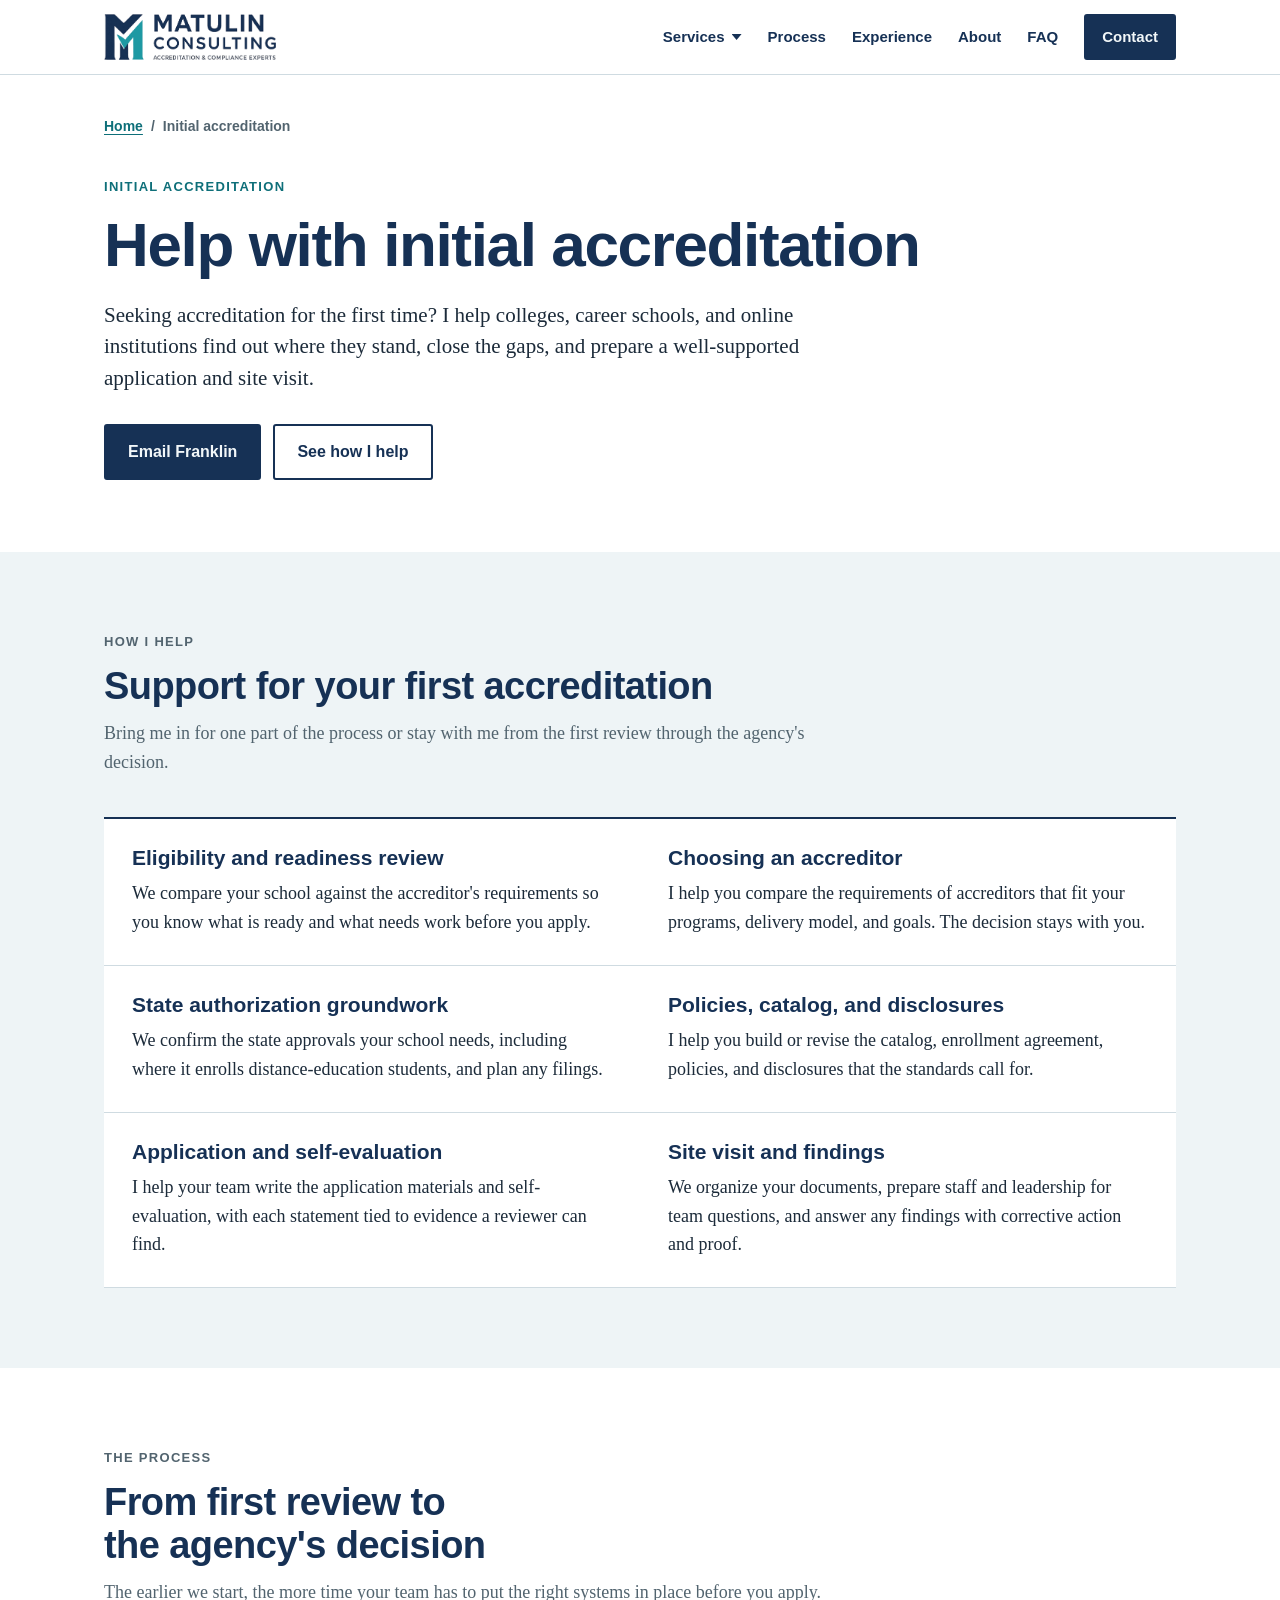
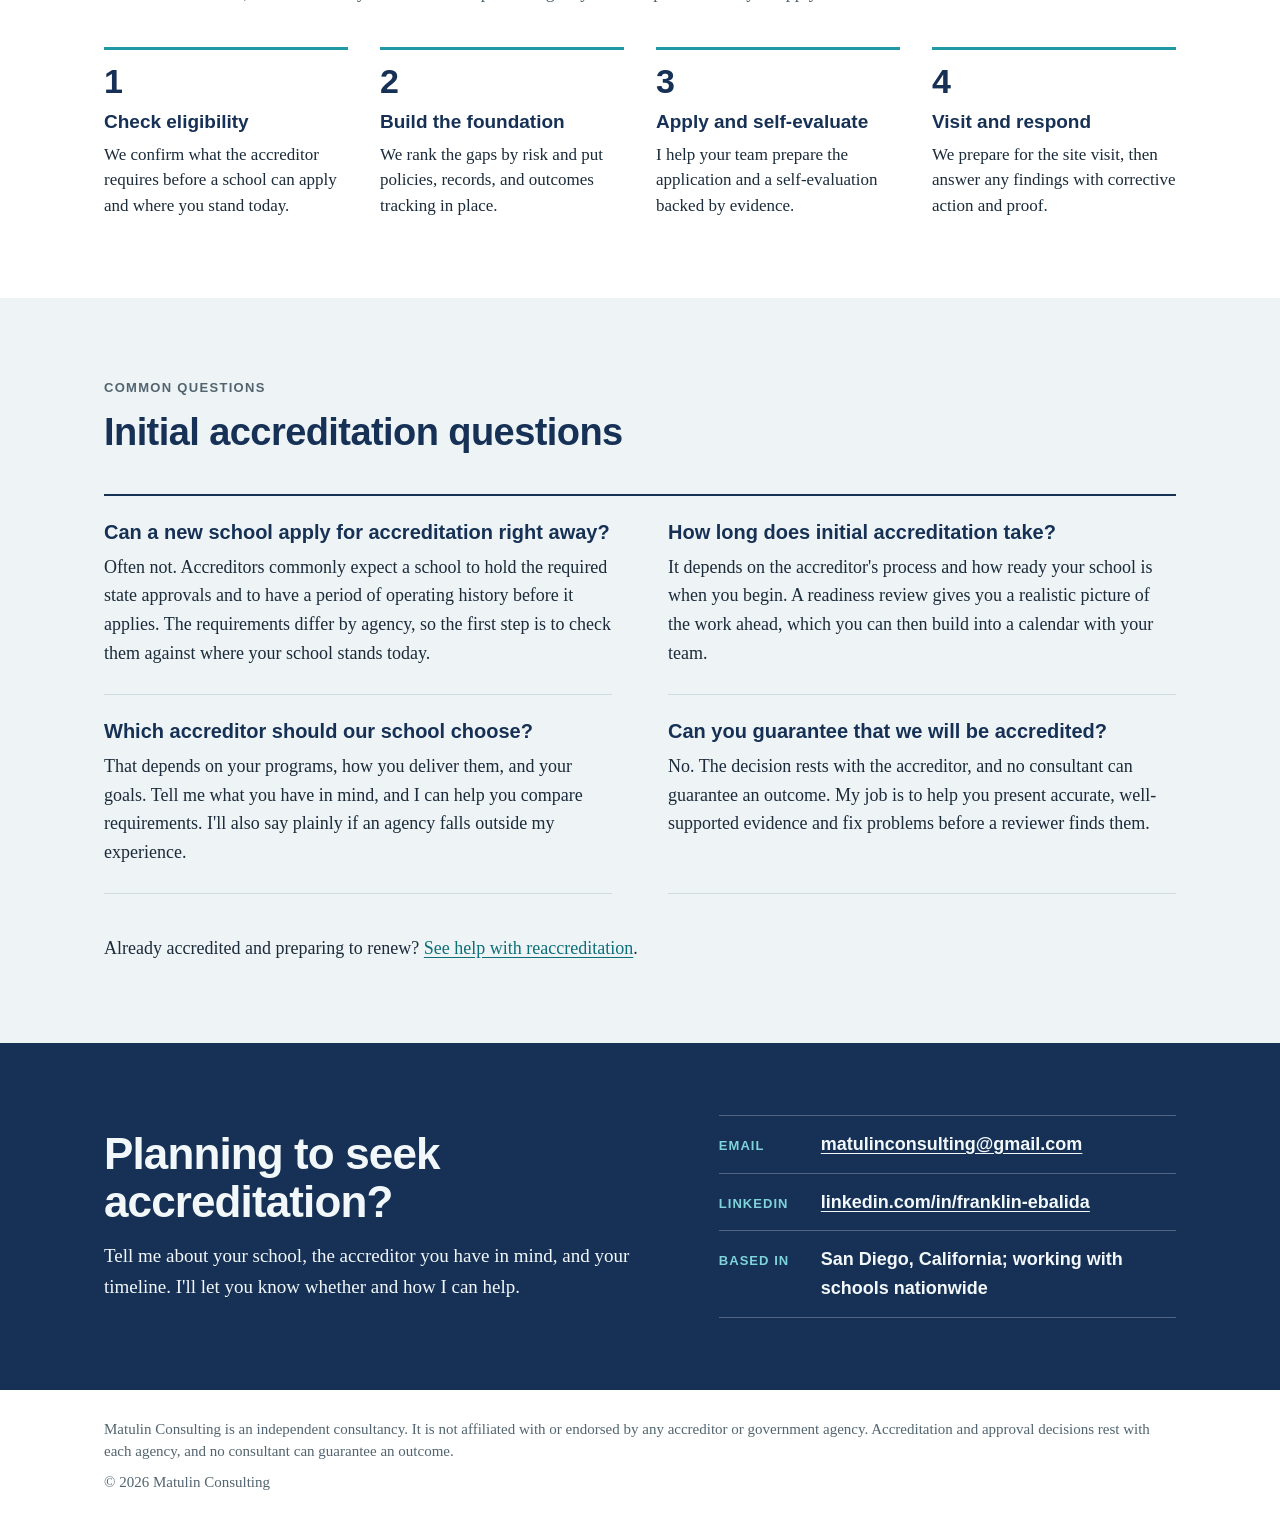
==== initial-accreditation/index.html @ c68217d9 "Add Services dropdown with initial accreditation and reaccreditation pages Co-Authored-By: Claude Op" ====
<!DOCTYPE html>
<html lang="en">
<head>
<meta charset="utf-8">
<meta http-equiv="Content-Security-Policy" content="default-src 'none'; img-src 'self'; style-src 'self' https://fonts.googleapis.com; font-src https://fonts.gstatic.com; base-uri 'none'; form-action 'none'; upgrade-insecure-requests">
<meta name="referrer" content="strict-origin-when-cross-origin">
<meta name="viewport" content="width=device-width, initial-scale=1">
<title>Initial Accreditation Consulting for Schools | Matulin Consulting</title>
<meta name="description" content="Help for colleges, career schools, and online institutions seeking accreditation for the first time, from eligibility and readiness to the application and site visit.">
<meta property="og:title" content="Initial Accreditation Consulting for Schools | Matulin Consulting">
<meta property="og:description" content="Help for colleges, career schools, and online institutions seeking accreditation for the first time, from eligibility and readiness to the application and site visit.">
<meta property="og:type" content="website">
<meta property="og:site_name" content="Matulin Consulting">
<meta property="og:locale" content="en_US">
<meta property="og:url" content="https://matulin.consulting/initial-accreditation/">
<meta property="og:image" content="https://matulin.consulting/og-image.png">
<meta property="og:image:width" content="1200">
<meta property="og:image:height" content="630">
<meta name="twitter:card" content="summary_large_image">
<meta name="theme-color" content="#163155">
<link rel="canonical" href="https://matulin.consulting/initial-accreditation/">
<script type="application/ld+json">{"@context": "https://schema.org", "@graph": [{"@type": "Service", "@id": "https://matulin.consulting/initial-accreditation/#service", "name": "Initial accreditation consulting", "url": "https://matulin.consulting/initial-accreditation/", "description": "Help for colleges, career schools, and online institutions seeking accreditation for the first time, from eligibility and readiness to the application and site visit.", "serviceType": "Initial accreditation consulting", "areaServed": {"@type": "Country", "name": "United States"}, "provider": {"@type": "ProfessionalService", "@id": "https://matulin.consulting/#business", "name": "Matulin Consulting", "url": "https://matulin.consulting/"}}, {"@type": "BreadcrumbList", "itemListElement": [{"@type": "ListItem", "position": 1, "name": "Home", "item": "https://matulin.consulting/"}, {"@type": "ListItem", "position": 2, "name": "Initial accreditation", "item": "https://matulin.consulting/initial-accreditation/"}]}, {"@type": "FAQPage", "mainEntity": [{"@type": "Question", "name": "Can a new school apply for accreditation right away?", "acceptedAnswer": {"@type": "Answer", "text": "Often not. Accreditors commonly expect a school to hold the required state approvals and to have a period of operating history before it applies. The requirements differ by agency, so the first step is to check them against where your school stands today."}}, {"@type": "Question", "name": "How long does initial accreditation take?", "acceptedAnswer": {"@type": "Answer", "text": "It depends on the accreditor's process and how ready your school is when you begin. A readiness review gives you a realistic picture of the work ahead, which you can then build into a calendar with your team."}}, {"@type": "Question", "name": "Which accreditor should our school choose?", "acceptedAnswer": {"@type": "Answer", "text": "That depends on your programs, how you deliver them, and your goals. Tell me what you have in mind, and I can help you compare requirements. I'll also say plainly if an agency falls outside my experience."}}, {"@type": "Question", "name": "Can you guarantee that we will be accredited?", "acceptedAnswer": {"@type": "Answer", "text": "No. The decision rests with the accreditor, and no consultant can guarantee an outcome. My job is to help you present accurate, well-supported evidence and fix problems before a reviewer finds them."}}]}]}</script>
<link rel="icon" type="image/png" href="/favicon.png">
<link rel="preconnect" href="https://fonts.googleapis.com">
<link rel="preconnect" href="https://fonts.gstatic.com" crossorigin>
<link rel="stylesheet" href="https://fonts.googleapis.com/css2?family=Libre+Franklin:wght@500;600;700;800&family=Source+Serif+4:opsz,wght@8..60,400;8..60,600&display=swap">
<link rel="stylesheet" href="/styles.css">
</head>
<body>

<header class="site-header">
  <div class="wrap">
    <a href="/" aria-label="Matulin Consulting home"><img src="/logo.png" width="457" height="122" alt="Matulin Consulting: Accreditation &amp; Compliance Experts"></a>
    <nav class="site-nav" aria-label="Main">
      <button class="nav-trigger" type="button" popovertarget="services-menu">Services</button>
      <div class="nav-menu" id="services-menu" popover>
        <a href="/initial-accreditation/"><strong>Help with initial accreditation</strong><small>Seeking accreditation for the first time</small></a>
        <a href="/reaccreditation/"><strong>Help with reaccreditation</strong><small>Renewing the accreditation you hold</small></a>
        <a class="nav-all" href="/#services">See all services</a>
      </div>
      <a href="/#process">Process</a>
      <a href="/#experience">Experience</a>
      <a href="/#about">About</a>
      <a href="/#faq">FAQ</a>
      <a class="btn" href="#contact">Contact</a>
    </nav>
  </div>
</header>

<main id="top">

<section class="page-hero">
  <div class="wrap">
    <nav class="crumbs" aria-label="Breadcrumb">
      <ol>
        <li><a href="/">Home</a></li>
        <li><span aria-current="page">Initial accreditation</span></li>
      </ol>
    </nav>
    <p class="label">Initial accreditation</p>
    <h1>Help with initial accreditation</h1>
    <p class="lede">Seeking accreditation for the first time? I help colleges, career schools, and online institutions find out where they stand, close the gaps, and prepare a well-supported application and site visit.</p>
    <div class="cta">
      <a class="btn" href="mailto:matulinconsulting@gmail.com?subject=Accreditation%20support%20inquiry">Email Franklin</a>
      <a class="btn ghost" href="#how-i-help">See how I help</a>
    </div>
  </div>
</section>

<section class="section tint" id="how-i-help">
  <div class="wrap">
    <div class="section-head">
      <p class="label">How I help</p>
      <h2>Support for your first accreditation</h2>
      <p>Bring me in for one part of the process or stay with me from the first review through the agency's decision.</p>
    </div>
    <div class="services">
      <article class="service">
        <h3>Eligibility and readiness review</h3>
        <p>We compare your school against the accreditor's requirements so you know what is ready and what needs work before you apply.</p>
      </article>
      <article class="service">
        <h3>Choosing an accreditor</h3>
        <p>I help you compare the requirements of accreditors that fit your programs, delivery model, and goals. The decision stays with you.</p>
      </article>
      <article class="service">
        <h3>State authorization groundwork</h3>
        <p>We confirm the state approvals your school needs, including where it enrolls distance-education students, and plan any filings.</p>
      </article>
      <article class="service">
        <h3>Policies, catalog, and disclosures</h3>
        <p>I help you build or revise the catalog, enrollment agreement, policies, and disclosures that the standards call for.</p>
      </article>
      <article class="service">
        <h3>Application and self-evaluation</h3>
        <p>I help your team write the application materials and self-evaluation, with each statement tied to evidence a reviewer can find.</p>
      </article>
      <article class="service">
        <h3>Site visit and findings</h3>
        <p>We organize your documents, prepare staff and leadership for team questions, and answer any findings with corrective action and proof.</p>
      </article>
    </div>
  </div>
</section>

<section class="section">
  <div class="wrap">
    <div class="section-head">
      <p class="label">The process</p>
      <h2>From first review to the agency's decision</h2>
      <p>The earlier we start, the more time your team has to put the right systems in place before you apply.</p>
    </div>
    <ol class="steps">
      <li>
        <h3>Check eligibility</h3>
        <p>We confirm what the accreditor requires before a school can apply and where you stand today.</p>
      </li>
      <li>
        <h3>Build the foundation</h3>
        <p>We rank the gaps by risk and put policies, records, and outcomes tracking in place.</p>
      </li>
      <li>
        <h3>Apply and self-evaluate</h3>
        <p>I help your team prepare the application and a self-evaluation backed by evidence.</p>
      </li>
      <li>
        <h3>Visit and respond</h3>
        <p>We prepare for the site visit, then answer any findings with corrective action and proof.</p>
      </li>
    </ol>
  </div>
</section>

<section class="section tint">
  <div class="wrap">
    <div class="section-head">
      <p class="label">Common questions</p>
      <h2>Initial accreditation questions</h2>
    </div>
    <div class="faq">
      <div class="faq-item">
        <h3>Can a new school apply for accreditation right away?</h3>
        <p>Often not. Accreditors commonly expect a school to hold the required state approvals and to have a period of operating history before it applies. The requirements differ by agency, so the first step is to check them against where your school stands today.</p>
      </div>
      <div class="faq-item">
        <h3>How long does initial accreditation take?</h3>
        <p>It depends on the accreditor's process and how ready your school is when you begin. A readiness review gives you a realistic picture of the work ahead, which you can then build into a calendar with your team.</p>
      </div>
      <div class="faq-item">
        <h3>Which accreditor should our school choose?</h3>
        <p>That depends on your programs, how you deliver them, and your goals. Tell me what you have in mind, and I can help you compare requirements. I'll also say plainly if an agency falls outside my experience.</p>
      </div>
      <div class="faq-item">
        <h3>Can you guarantee that we will be accredited?</h3>
        <p>No. The decision rests with the accreditor, and no consultant can guarantee an outcome. My job is to help you present accurate, well-supported evidence and fix problems before a reviewer finds them.</p>
      </div>
    </div>
    <p class="related">Already accredited and preparing to renew? <a href="/reaccreditation/">See help with reaccreditation</a>.</p>
  </div>
</section>

<section class="contact" id="contact">
  <div class="wrap">
    <div>
      <h2>Planning to seek accreditation?</h2>
      <p>Tell me about your school, the accreditor you have in mind, and your timeline. I'll let you know whether and how I can help.</p>
    </div>
    <ul class="channels">
      <li><span>Email</span><a href="mailto:matulinconsulting@gmail.com?subject=Accreditation%20support%20inquiry">matulinconsulting@gmail.com</a></li>
      <li><span>LinkedIn</span><a href="https://www.linkedin.com/in/franklin-ebalida" rel="noopener noreferrer">linkedin.com/in/franklin-ebalida</a></li>
      <li><span>Based in</span><span class="plain">San Diego, California; working with schools nationwide</span></li>
    </ul>
  </div>
</section>

</main>

<footer>
  <div class="wrap">
    <p>Matulin Consulting is an independent consultancy. It is not affiliated with or endorsed by any accreditor or government agency. Accreditation and approval decisions rest with each agency, and no consultant can guarantee an outcome.</p>
    <p>&copy; 2026 Matulin Consulting</p>
  </div>
</footer>

</body>
</html>
---- styles.css ----
/* Layout: an experience panel beside the hero claim, then ruled document-style rows instead of cards. The logo's teal check is the only ornament. */
:root {
  --paper: #FFFFFF;
  --tint: #EEF4F6;
  --ink: #1C2B3A;
  --muted: #52646F;
  --navy: #163155;
  --teal: #1F9AA5;
  --teal-ink: #0E6F79;
  --line: #CFDBE1;
  --on-navy: #F2F7F9;
  --on-navy-muted: #B5C7D6;
  --display: "Libre Franklin", "Franklin Gothic Medium", "Arial Narrow", Arial, sans-serif;
  --body: "Source Serif 4", Georgia, "Times New Roman", serif;
  color-scheme: light;
}

* { box-sizing: border-box; }
html { scroll-behavior: smooth; scroll-padding-top: 88px; }
body { margin: 0; background: var(--paper); color: var(--ink); font-family: var(--body); font-size: 18px; line-height: 1.6; }
h1, h2, h3 { font-family: var(--display); color: var(--navy); margin: 0; text-wrap: balance; }
p, ul, ol, dl, dd { margin: 0; padding: 0; }
ul, ol { list-style: none; }
img { max-width: 100%; display: block; }
a { color: var(--teal-ink); text-underline-offset: 3px; }
:focus-visible { outline: 3px solid var(--teal); outline-offset: 3px; }

.wrap { max-width: 1120px; margin: 0 auto; padding-inline: 24px; }
.section { padding-block: 80px; }
.section.tint { background: var(--tint); }
.label { font-family: var(--display); font-size: 13px; font-weight: 700; letter-spacing: .1em; text-transform: uppercase; color: var(--teal-ink); }
.section-head { display: grid; gap: 12px; margin-bottom: 40px; max-width: 720px; }
.section-head h2 { font-size: clamp(28px, 3.6vw, 38px); font-weight: 800; line-height: 1.12; letter-spacing: -.015em; }
.section-head p { color: var(--muted); }

/* Header */
.site-header { position: sticky; top: 0; z-index: 5; background: var(--paper); border-bottom: 1px solid var(--line); }
.site-header .wrap { display: flex; align-items: center; justify-content: space-between; gap: 24px; padding-block: 14px; }
.site-header img { height: 46px; width: auto; }
.site-nav { display: flex; align-items: center; gap: 26px; font-family: var(--display); font-size: 15px; font-weight: 600; }
.site-nav a { color: var(--navy); text-decoration: none; }
.site-nav a:hover { color: var(--teal-ink); }
.site-nav a.btn { color: var(--on-navy); }
.site-nav a.btn:hover { color: var(--on-navy); }

.btn { display: inline-block; font-family: var(--display); font-weight: 700; font-size: 16px; text-decoration: none; padding: 13px 22px; border-radius: 3px; background: var(--navy); color: var(--on-navy); border: 2px solid var(--navy); transition: background-color .15s, border-color .15s; }
.btn:hover { background: #0F2340; border-color: #0F2340; }
.btn.ghost { background: transparent; color: var(--navy); }
.btn.ghost:hover { background: var(--tint); border-color: var(--navy); }
.site-nav .btn { padding: 9px 16px; font-size: 15px; }

/* Services dropdown: uses the browser's built-in popover, so no JavaScript is needed */
.nav-trigger { display: inline-flex; align-items: center; gap: 7px; padding: 0; border: 0; background: none; color: var(--navy); font: inherit; cursor: pointer; }
.nav-trigger:hover { color: var(--teal-ink); }
.nav-trigger::after { content: ""; width: 10px; height: 6px; background: currentColor; clip-path: polygon(0 0, 100% 0, 50% 100%); }
.nav-menu { position: fixed; inset: 75px max(24px, calc((100vw - 1120px) / 2 + 24px)) auto auto; width: 340px; margin: 0; padding: 8px; background: var(--paper); color: var(--ink); border: 1px solid var(--line); border-top: 3px solid var(--teal); border-radius: 3px; box-shadow: 0 12px 28px rgba(22, 49, 85, .18); }
.site-nav .nav-menu a { display: block; padding: 11px 12px; border-radius: 3px; }
.site-nav .nav-menu a:hover { background: var(--tint); color: var(--navy); }
.nav-menu strong { display: block; font-weight: 700; font-size: 16px; line-height: 1.3; }
.nav-menu small { display: block; margin-top: 2px; font-family: var(--body); font-size: 15px; font-weight: 400; line-height: 1.35; color: var(--muted); }
.site-nav .nav-menu .nav-all { margin-top: 6px; padding-top: 12px; border-top: 1px solid var(--line); border-radius: 0; font-size: 15px; color: var(--teal-ink); }
@supports (anchor-name: --a) {
  .nav-trigger { anchor-name: --services; }
  @media (min-width: 621px) {
    .nav-menu { position-anchor: --services; inset: anchor(bottom) auto auto anchor(left); margin-top: 26px; }
  }
}

/* Service detail pages */
.service-links { display: flex; flex-wrap: wrap; gap: 8px 22px; margin-top: 14px; font-family: var(--display); font-size: 16px; font-weight: 700; }
.page-hero { padding-block: 40px 72px; }
.crumbs { font-family: var(--display); font-size: 14px; font-weight: 600; color: var(--muted); margin-bottom: 40px; }
.crumbs ol { display: flex; flex-wrap: wrap; gap: 8px; }
.crumbs li + li::before { content: "/"; margin-right: 8px; }
.page-hero h1 { font-size: clamp(38px, 5.2vw, 62px); font-weight: 800; line-height: 1.06; letter-spacing: -.022em; margin-top: 14px; max-width: 15em; }
.page-hero .lede { font-size: 21px; line-height: 1.5; margin-top: 22px; max-width: 36em; }
.page-hero .cta { display: flex; flex-wrap: wrap; gap: 12px; margin-top: 30px; }
.related { margin-top: 40px; font-size: 18px; }

/* Hero */
.hero { padding-block: 72px 80px; }
.hero .wrap { display: grid; grid-template-columns: minmax(0, 1.15fr) minmax(0, .85fr); gap: 64px; align-items: center; }
.hero h1 { font-size: clamp(42px, 6vw, 76px); font-weight: 800; line-height: 1.04; letter-spacing: -.025em; margin-top: 16px; }
.hero .lede { font-size: 21px; line-height: 1.5; margin-top: 24px; max-width: 34em; }
.hero .cta { display: flex; flex-wrap: wrap; gap: 12px; margin-top: 32px; }

.record { background: var(--navy); color: var(--on-navy); padding: 30px 32px 26px; border-radius: 3px; }
.record .years { font-family: var(--display); font-weight: 800; font-size: 46px; line-height: 1.05; letter-spacing: -.02em; }
.record .years-note { font-size: 18px; line-height: 1.45; margin-top: 10px; }
.record .checks { margin-top: 22px; padding-top: 20px; border-top: 1px solid rgba(255,255,255,.2); }
.record .checks li::before { background: #7FD3DB; }

/* Services */
.services { display: grid; grid-template-columns: repeat(2, minmax(0, 1fr)); background: var(--paper); border-top: 2px solid var(--navy); }
.service { padding: 26px 28px 28px; border-bottom: 1px solid var(--line); }
.service h3 { font-size: 21px; font-weight: 700; line-height: 1.25; }
.service p { margin-top: 8px; }
.service.lead { grid-column: 1 / -1; display: grid; grid-template-columns: minmax(0, 1fr) minmax(0, 1fr); column-gap: 56px; background: var(--tint); padding: 30px 28px; margin-inline: 0; }
.service.lead h3 { font-size: 27px; font-weight: 800; }
.service.lead p:first-of-type { margin-top: 10px; }
.checks { display: grid; gap: 8px; }
.checks li { position: relative; padding-left: 28px; line-height: 1.4; }
.checks li::before { content: ""; position: absolute; left: 0; top: .32em; width: 17px; height: 13px; background: var(--teal); clip-path: polygon(0 28%, 42% 62%, 100% 0, 100% 34%, 42% 100%, 0 62%); }

/* Steps */
.steps { display: grid; grid-template-columns: repeat(4, minmax(0, 1fr)); gap: 32px; counter-reset: step; }
.steps li { counter-increment: step; border-top: 3px solid var(--teal); padding-top: 14px; }
.steps li::before { content: counter(step); display: block; font-family: var(--display); font-weight: 800; font-size: 34px; color: var(--navy); line-height: 1; margin-bottom: 12px; }
.steps h3 { font-size: 19px; font-weight: 700; line-height: 1.25; }
.steps p { font-size: 17px; margin-top: 8px; line-height: 1.5; }

/* Agency ledger */
.ledger-wrap { overflow-x: auto; }
.ledger { width: 100%; border-collapse: collapse; border-top: 2px solid var(--navy); }
.ledger th, .ledger td { text-align: left; vertical-align: top; padding: 18px 24px 18px 0; border-bottom: 1px solid var(--line); }
.ledger th { width: 27%; font-family: var(--display); font-weight: 700; font-size: 17px; line-height: 1.3; color: var(--navy); }
.ledger td { padding-right: 0; line-height: 1.5; }

/* About */
.about { display: grid; grid-template-columns: minmax(0, 1.25fr) minmax(0, .75fr); gap: 64px; }
.about .bio { display: grid; gap: 18px; max-width: 40em; margin-top: 24px; }
.about h2 { font-size: clamp(28px, 3.6vw, 38px); font-weight: 800; line-height: 1.12; letter-spacing: -.015em; margin-top: 12px; }
.about .role { font-family: var(--display); font-weight: 600; font-size: 16px; color: var(--muted); margin-top: 6px; }
.facts { display: grid; gap: 20px; align-content: start; border-top: 2px solid var(--navy); padding-top: 18px; }
.facts h3 { font-size: 13px; font-weight: 700; letter-spacing: .1em; text-transform: uppercase; color: var(--teal-ink); }
.facts p { font-size: 16.5px; line-height: 1.45; margin-top: 4px; }

.faq { display: grid; grid-template-columns: repeat(2, minmax(0, 1fr)); column-gap: 56px; border-top: 2px solid var(--navy); }
.faq-item { padding-block: 24px 26px; border-bottom: 1px solid var(--line); }
.faq-item h3 { font-size: 20px; font-weight: 700; line-height: 1.25; }
.faq-item p { margin-top: 8px; }

/* Contact */
.contact { background: var(--navy); color: var(--on-navy); padding-block: 72px; }
.contact .wrap { display: grid; grid-template-columns: minmax(0, 1.1fr) minmax(0, .9fr); gap: 56px; align-items: center; }
.contact h2 { color: var(--on-navy); font-size: clamp(30px, 4vw, 44px); font-weight: 800; line-height: 1.08; letter-spacing: -.02em; }
.contact p { margin-top: 16px; font-size: 19px; max-width: 32em; }
.channels { display: grid; gap: 0; }
.channels li { display: grid; grid-template-columns: 90px 1fr; gap: 12px; align-items: baseline; padding-block: 14px; border-top: 1px solid rgba(255,255,255,.25); }
.channels li:last-child { border-bottom: 1px solid rgba(255,255,255,.25); }
.channels span { font-family: var(--display); font-size: 13px; font-weight: 700; letter-spacing: .08em; text-transform: uppercase; color: #7FD3DB; }
.channels a { color: var(--on-navy); font-family: var(--display); font-weight: 600; font-size: 18px; overflow-wrap: anywhere; }
.channels .plain { font-family: var(--display); font-weight: 600; font-size: 18px; color: var(--on-navy); letter-spacing: 0; text-transform: none; }

footer { padding-block: 28px 36px; font-size: 15px; line-height: 1.5; color: var(--muted); }
footer p + p { margin-top: 8px; }

@media (max-width: 900px) {
  .section { padding-block: 60px; }
  .hero { padding-block: 48px 60px; }
  .hero .wrap, .about, .contact .wrap { grid-template-columns: minmax(0, 1fr); gap: 40px; }
  .steps { grid-template-columns: repeat(2, minmax(0, 1fr)); }
  .service.lead { grid-template-columns: minmax(0, 1fr); row-gap: 18px; }
  .site-nav > a:not(.btn) { display: none; }
}
@media (max-width: 620px) {
  body { font-size: 17px; }
  .wrap { padding-inline: 18px; }
  .services, .steps, .faq { grid-template-columns: minmax(0, 1fr); }
  .service, .service.lead { padding: 24px 18px; }
  .site-header .wrap { gap: 12px; }
  .site-header img { height: 36px; }
  .site-nav { gap: 16px; }
  .nav-menu { inset: 75px 18px auto 18px; width: auto; }
  .page-hero { padding-block: 28px 56px; }
  .crumbs { margin-bottom: 28px; }
  .page-hero .lede { font-size: 19px; }
  .hero .lede { font-size: 19px; }
  .record { padding: 24px 22px 20px; }
  .record .years { font-size: 38px; }
  .ledger th, .ledger td { display: block; width: 100%; padding: 0; border: 0; }
  .ledger th { padding-top: 16px; }
  .ledger td { padding: 4px 0 16px; border-bottom: 1px solid var(--line); }
  .channels li { grid-template-columns: minmax(0, 1fr); gap: 2px; }
}
@media (prefers-reduced-motion: reduce) {
  html { scroll-behavior: auto; }
  .btn { transition: none; }
}
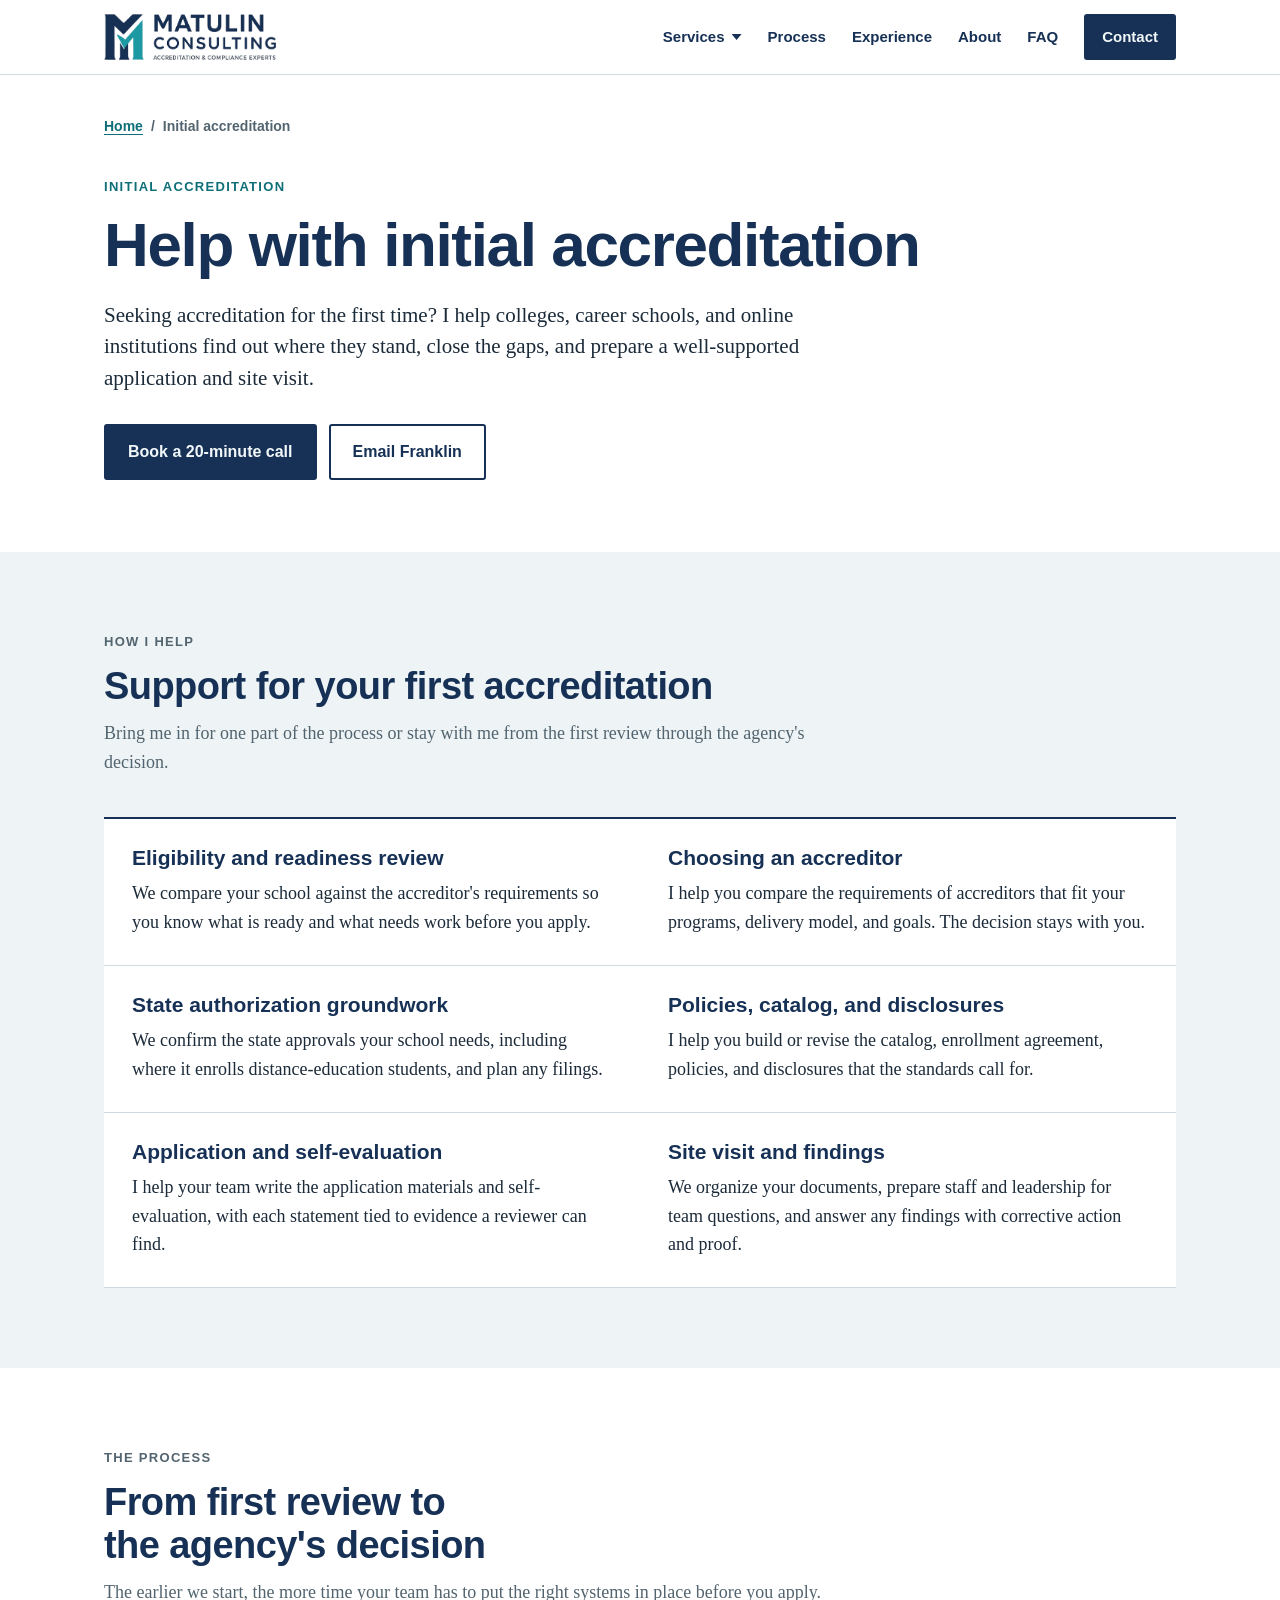
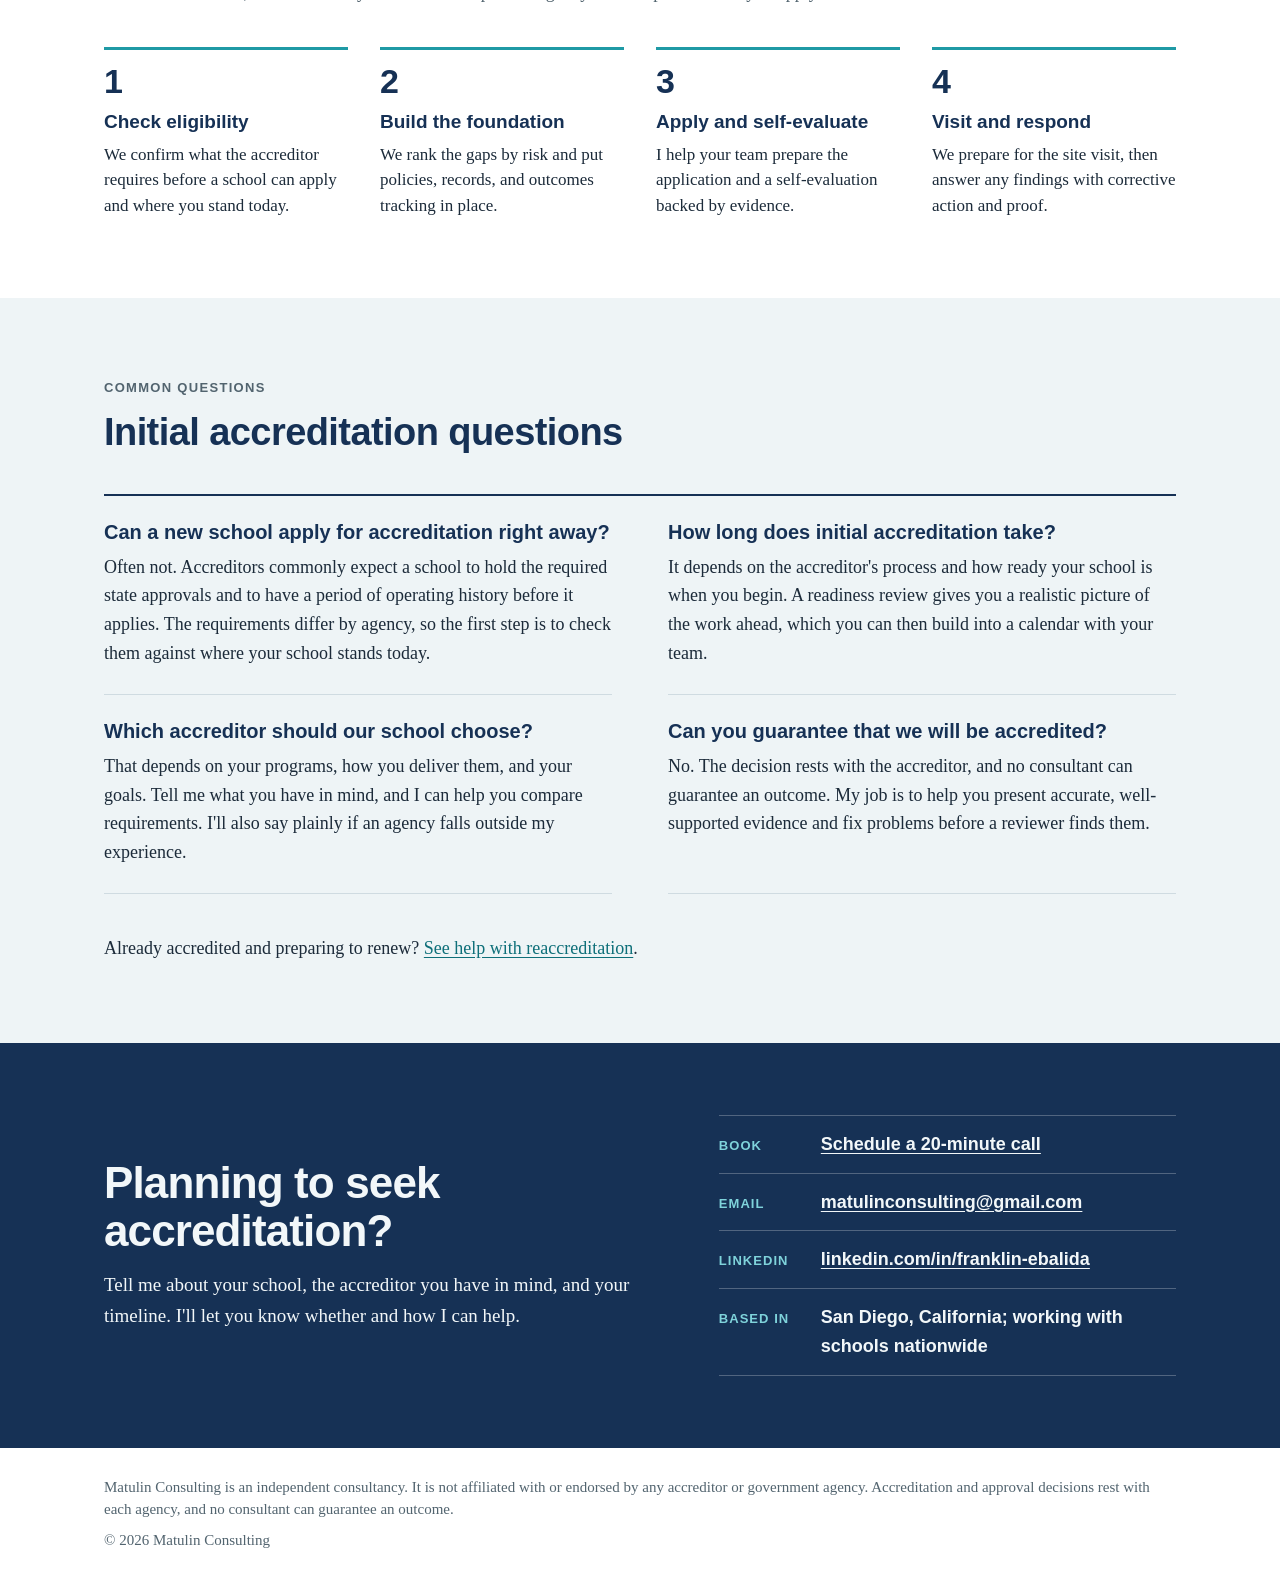
==== commit 1eae91b1: "Make booking a 20-minute call the main button on every page Co-Authored-By: Claude Opus 5.5 <noreply" ====
--- a/initial-accreditation/index.html
+++ b/initial-accreditation/index.html
@@ -36,6 +36,8 @@
       <div class="nav-menu" id="services-menu" popover>
         <a href="/initial-accreditation/"><strong>Help with initial accreditation</strong><small>Seeking accreditation for the first time</small></a>
         <a href="/reaccreditation/"><strong>Help with reaccreditation</strong><small>Renewing the accreditation you hold</small></a>
+        <a href="/regulatory-notices/"><strong>Help with regulatory notices</strong><small>Enrollment holds, deficiency notices, and inquiries</small></a>
+        <a href="/veterans-benefits/"><strong>Veterans' education benefits</strong><small>Approvals and School Certifying Official support</small></a>
         <a class="nav-all" href="/#services">See all services</a>
       </div>
       <a href="/#process">Process</a>
@@ -61,8 +63,8 @@
     <h1>Help with initial accreditation</h1>
     <p class="lede">Seeking accreditation for the first time? I help colleges, career schools, and online institutions find out where they stand, close the gaps, and prepare a well-supported application and site visit.</p>
     <div class="cta">
-      <a class="btn" href="mailto:matulinconsulting@gmail.com?subject=Accreditation%20support%20inquiry">Email Franklin</a>
-      <a class="btn ghost" href="#how-i-help">See how I help</a>
+      <a class="btn" href="https://calendar.app.google/ZRuH1B2ZMZNKnf9s9" target="_blank" rel="noopener noreferrer">Book a 20-minute call</a>
+      <a class="btn ghost" href="mailto:matulinconsulting@gmail.com?subject=Accreditation%20support%20inquiry">Email Franklin</a>
     </div>
   </div>
 </section>
@@ -166,6 +168,7 @@
       <p>Tell me about your school, the accreditor you have in mind, and your timeline. I'll let you know whether and how I can help.</p>
     </div>
     <ul class="channels">
+      <li><span>Book</span><a href="https://calendar.app.google/ZRuH1B2ZMZNKnf9s9" target="_blank" rel="noopener noreferrer">Schedule a 20-minute call</a></li>
       <li><span>Email</span><a href="mailto:matulinconsulting@gmail.com?subject=Accreditation%20support%20inquiry">matulinconsulting@gmail.com</a></li>
       <li><span>LinkedIn</span><a href="https://www.linkedin.com/in/franklin-ebalida" rel="noopener noreferrer">linkedin.com/in/franklin-ebalida</a></li>
       <li><span>Based in</span><span class="plain">San Diego, California; working with schools nationwide</span></li>
--- a/styles.css
+++ b/styles.css
@@ -120,6 +120,9 @@
 .about { display: grid; grid-template-columns: minmax(0, 1.25fr) minmax(0, .75fr); gap: 64px; }
 .about .bio { display: grid; gap: 18px; max-width: 40em; margin-top: 24px; }
 .about h2 { font-size: clamp(28px, 3.6vw, 38px); font-weight: 800; line-height: 1.12; letter-spacing: -.015em; margin-top: 12px; }
+.about-head { display: flex; align-items: center; gap: 24px; margin-top: 16px; }
+.about-head h2 { margin-top: 0; }
+.portrait { width: 140px; height: 140px; object-fit: cover; border-radius: 50%; flex-shrink: 0; border: 4px solid var(--paper); box-shadow: 0 0 0 2px var(--teal); }
 .about .role { font-family: var(--display); font-weight: 600; font-size: 16px; color: var(--muted); margin-top: 6px; }
 .facts { display: grid; gap: 20px; align-content: start; border-top: 2px solid var(--navy); padding-top: 18px; }
 .facts h3 { font-size: 13px; font-weight: 700; letter-spacing: .1em; text-transform: uppercase; color: var(--teal-ink); }
@@ -172,8 +175,37 @@
   .ledger th { padding-top: 16px; }
   .ledger td { padding: 4px 0 16px; border-bottom: 1px solid var(--line); }
   .channels li { grid-template-columns: minmax(0, 1fr); gap: 2px; }
+  .about-head { gap: 16px; }
+  .portrait { width: 96px; height: 96px; }
 }
 @media (prefers-reduced-motion: reduce) {
   html { scroll-behavior: auto; }
   .btn { transition: none; }
 }
+
+/* Readiness Review offer: a navy band so the first step stands out */
+.offer { background: var(--navy); color: var(--on-navy); padding-block: 72px; }
+.offer .wrap { display: grid; grid-template-columns: minmax(0, 1fr) minmax(0, 1fr); gap: 56px; align-items: center; }
+.offer .label { color: #7FD3DB; }
+.offer h2 { color: var(--on-navy); font-size: clamp(30px, 4vw, 44px); font-weight: 800; line-height: 1.08; letter-spacing: -.02em; margin-top: 12px; }
+.offer p { margin-top: 16px; font-size: 19px; max-width: 32em; }
+.offer .offer-note { font-family: var(--display); font-size: 15px; font-weight: 600; color: var(--on-navy-muted); }
+.offer-box { background: var(--paper); color: var(--ink); padding: 28px 30px 30px; border-radius: 3px; border-top: 4px solid var(--teal); }
+.offer-box h3 { font-size: 21px; font-weight: 700; margin-bottom: 16px; }
+.offer-box .btn { margin-top: 24px; }
+
+/* Examples of the work */
+.cases { display: grid; grid-template-columns: minmax(0, 1fr); gap: 32px; max-width: 720px; }
+.case { border-top: 3px solid var(--teal); padding-top: 16px; }
+.case-tag { font-family: var(--display); font-size: 13px; font-weight: 700; letter-spacing: .08em; text-transform: uppercase; color: var(--teal-ink); }
+.case h3 { font-size: 20px; font-weight: 700; line-height: 1.25; margin-top: 8px; }
+.case p:last-child { margin-top: 10px; font-size: 17px; line-height: 1.55; }
+
+@media (max-width: 900px) {
+  .offer .wrap { grid-template-columns: minmax(0, 1fr); gap: 36px; }
+  .cases { grid-template-columns: minmax(0, 1fr); gap: 28px; }
+}
+@media (max-width: 620px) {
+  .offer { padding-block: 56px; }
+  .offer-box { padding: 22px 20px 24px; }
+}
